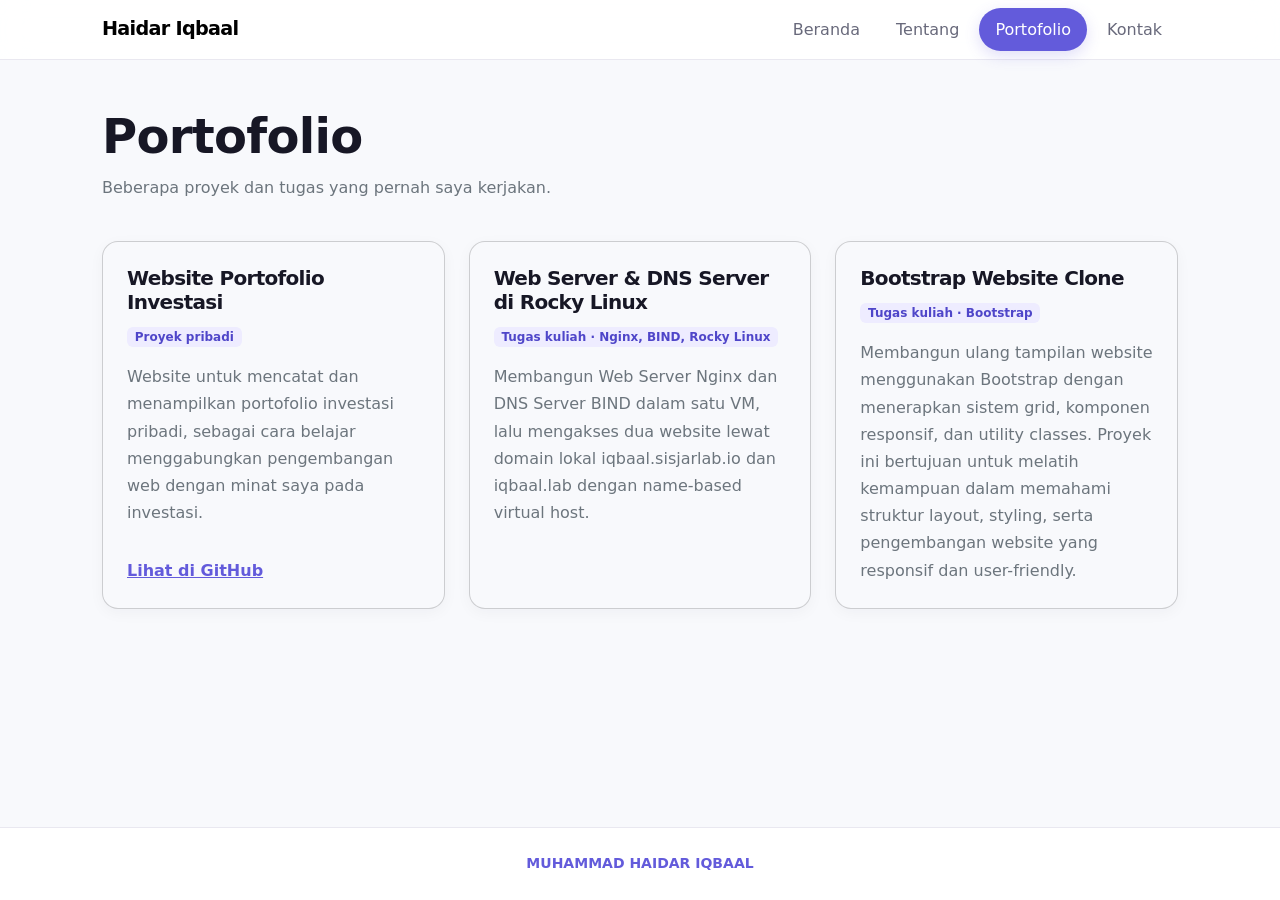
==== portfolio.html @ 433af7ed "Website portofolio dengan Bootstrap" ====
<!DOCTYPE html>
<html lang="id">
<head>
  <meta charset="UTF-8">
  <meta name="viewport" content="width=device-width, initial-scale=1">
  <title>Portofolio - Muhammad Haidar Iqbaal</title>
  <!-- Bootstrap 5.3.3 CSS -->
  <link href="https://cdn.jsdelivr.net/npm/bootstrap@5.3.3/dist/css/bootstrap.min.css" rel="stylesheet">
  <!-- Tema kustom (override Bootstrap) -->
  <link rel="stylesheet" href="/assets/css/style.css">
</head>
<body class="d-flex flex-column min-vh-100">
  <header class="sticky-top">
    <nav class="navbar navbar-expand-md bg-white border-bottom">
      <div class="container" style="max-width:1100px">
        <a class="navbar-brand fw-bold" href="index.html">Haidar Iqbaal</a>
        <button class="navbar-toggler" type="button" data-bs-toggle="collapse" data-bs-target="#mainNav" aria-controls="mainNav" aria-expanded="false" aria-label="Buka menu navigasi">
          <span class="navbar-toggler-icon"></span>
        </button>
        <div class="collapse navbar-collapse justify-content-end" id="mainNav">
          <ul class="navbar-nav gap-md-1">
            <li class="nav-item"><a class="nav-link rounded-pill px-3" href="index.html">Beranda</a></li>
            <li class="nav-item"><a class="nav-link rounded-pill px-3" href="about.html">Tentang</a></li>
            <li class="nav-item"><a class="nav-link rounded-pill px-3 active" aria-current="page" href="portfolio.html">Portofolio</a></li>
            <li class="nav-item"><a class="nav-link rounded-pill px-3" href="contact.html">Kontak</a></li>
          </ul>
        </div>
      </div>
    </nav>
  </header>

  <main class="container flex-grow-1 py-5" style="max-width:1100px">
    <h1 class="display-5 fw-bold">Portofolio</h1>
    <p class="text-secondary">Beberapa proyek dan tugas yang pernah saya kerjakan.</p>

    <section class="row row-cols-1 row-cols-md-2 row-cols-lg-3 g-4 mt-1">
      <div class="col">
        <article class="card h-100 p-2">
          <div class="card-body d-flex flex-column">
            <h3 class="h5 fw-bold">Website Portofolio Investasi</h3>
            <div><span class="badge text-bg-primary-soft mb-3">Proyek pribadi</span></div>
            <p class="card-text text-secondary">Website untuk mencatat dan menampilkan portofolio investasi pribadi, sebagai cara belajar menggabungkan pengembangan web dengan minat saya pada investasi.</p>
            <a class="fw-semibold mt-auto" href="https://github.com/CRE4MMM">Lihat di GitHub</a>
          </div>
        </article>
      </div>

      <div class="col">
        <article class="card h-100 p-2">
          <div class="card-body">
            <h3 class="h5 fw-bold">Web Server &amp; DNS Server di Rocky Linux</h3>
            <div><span class="badge text-bg-primary-soft mb-3">Tugas kuliah &middot; Nginx, BIND, Rocky Linux</span></div>
            <p class="card-text text-secondary">Membangun Web Server Nginx dan DNS Server BIND dalam satu VM, lalu mengakses dua website lewat domain lokal iqbaal.sisjarlab.io dan iqbaal.lab dengan name-based virtual host.</p>
          </div>
        </article>
      </div>

      <div class="col">
        <article class="card h-100 p-2">
          <div class="card-body">
            <h3 class="h5 fw-bold">Bootstrap Website Clone</h3>
            <div><span class="badge text-bg-primary-soft mb-3">Tugas kuliah &middot; Bootstrap</span></div>
            <p class="card-text text-secondary">Membangun ulang tampilan website menggunakan Bootstrap dengan menerapkan sistem grid, komponen responsif, dan utility classes. Proyek ini bertujuan untuk melatih kemampuan dalam memahami struktur layout, styling, serta pengembangan website yang responsif dan user-friendly.</p>
          </div>
        </article>
      </div>
    </section>
  </main>

  <footer class="bg-white border-top text-center text-secondary small py-4 mt-auto">
    <div class="container">
      <strong class="text-primary">MUHAMMAD HAIDAR IQBAAL</strong><br>
    </div>
  </footer>

  <!-- Bootstrap 5.3.3 JS -->
  <script src="https://cdn.jsdelivr.net/npm/bootstrap@5.3.3/dist/js/bootstrap.bundle.min.js"></script>
</body>
</html>
---- assets/css/style.css ----
/* Tema kustom di atas Bootstrap 5.3 — hanya override variabel & sentuhan kecil */
:root {
  --bs-primary: #635bdb;
  --bs-primary-rgb: 99, 91, 219;
  --bs-link-color: #635bdb;
  --bs-link-color-rgb: 99, 91, 219;
  --bs-link-hover-color: #4f46c9;
  --bs-link-hover-color-rgb: 79, 70, 201;
  --bs-body-bg: #f8f9fc;
  --bs-body-color: #171725;
  --bs-secondary-color: #68697b;
  --bs-border-color: #e9e8f0;
  --bs-body-font-family: "Segoe UI", system-ui, -apple-system, Arial, sans-serif;
  --bs-border-radius-lg: 24px;
  --accent-soft: #eeecff;
  --accent-dark: #4f46c9;
}

html { scroll-behavior: smooth; }
body { line-height: 1.7; -webkit-font-smoothing: antialiased; }
h1, h2, h3 { letter-spacing: -0.7px; }

/* Tombol */
.btn-primary {
  --bs-btn-bg: #635bdb; --bs-btn-border-color: #635bdb;
  --bs-btn-hover-bg: #4f46c9; --bs-btn-hover-border-color: #4f46c9;
  --bs-btn-active-bg: #4f46c9; --bs-btn-active-border-color: #4f46c9;
}
.btn-outline-primary {
  --bs-btn-color: #635bdb; --bs-btn-border-color: #635bdb;
  --bs-btn-hover-bg: #eeecff; --bs-btn-hover-color: #4f46c9; --bs-btn-hover-border-color: #635bdb;
  --bs-btn-active-bg: #eeecff; --bs-btn-active-color: #4f46c9;
}
.btn { border-radius: 11px; font-weight: 650; padding: 0.7rem 1.4rem; transition: all .3s ease; }
.btn:hover { transform: translateY(-3px); }

/* Navbar */
.navbar { background: rgba(255,255,255,.88) !important; backdrop-filter: blur(16px); }
.navbar-brand { letter-spacing: -0.7px; font-size: 1.2rem; }
.navbar .nav-link { color: var(--bs-secondary-color); font-weight: 500; }
.navbar .nav-link:hover { background: var(--accent-soft); color: #635bdb; }
.navbar .nav-link.active { background: #635bdb; color: #fff; box-shadow: 0 5px 15px rgba(99,91,219,.2); }

/* Card */
.card { border-radius: 16px; box-shadow: 0 4px 15px rgba(24,24,50,.04); transition: all .3s ease; }
.card:hover { transform: translateY(-5px); box-shadow: 0 12px 35px rgba(24,24,50,.08); border-color: #d9d5ff; }

/* Hero */
.hero { position: relative; overflow: hidden; border-radius: 24px; }
.hero:hover { transform: none; }
.hero::before {
  content: ""; position: absolute; width: 280px; height: 280px; right: -130px; top: -160px;
  background: var(--accent-soft); border-radius: 50%; opacity: .65; pointer-events: none;
}
.hero .row { position: relative; z-index: 1; }
.avatar {
  width: 200px; height: 200px; object-fit: cover; object-position: center 25%;
  border: 5px solid var(--accent-soft); background: var(--accent-soft);
  box-shadow: 0 12px 30px rgba(99,91,219,.15);
}
@media (max-width: 575.98px) { .avatar { width: 165px; height: 165px; } }

/* Badge lembut (chips / tag) */
.text-bg-primary-soft { background: var(--accent-soft); color: var(--accent-dark); }
ul .badge.text-bg-primary-soft { padding: .55rem 1rem; font-size: .9rem !important; transition: all .3s ease; }
ul .badge.text-bg-primary-soft:hover { background: #635bdb; color: #fff; transform: translateY(-2px); }

/* Aksesibilitas */
a:focus-visible, button:focus-visible { outline: 3px solid rgba(99,91,219,.45); outline-offset: 4px; }
@media (prefers-reduced-motion: reduce) {
  *, *::before, *::after { scroll-behavior: auto !important; transition-duration: .01ms !important; animation-duration: .01ms !important; }
}
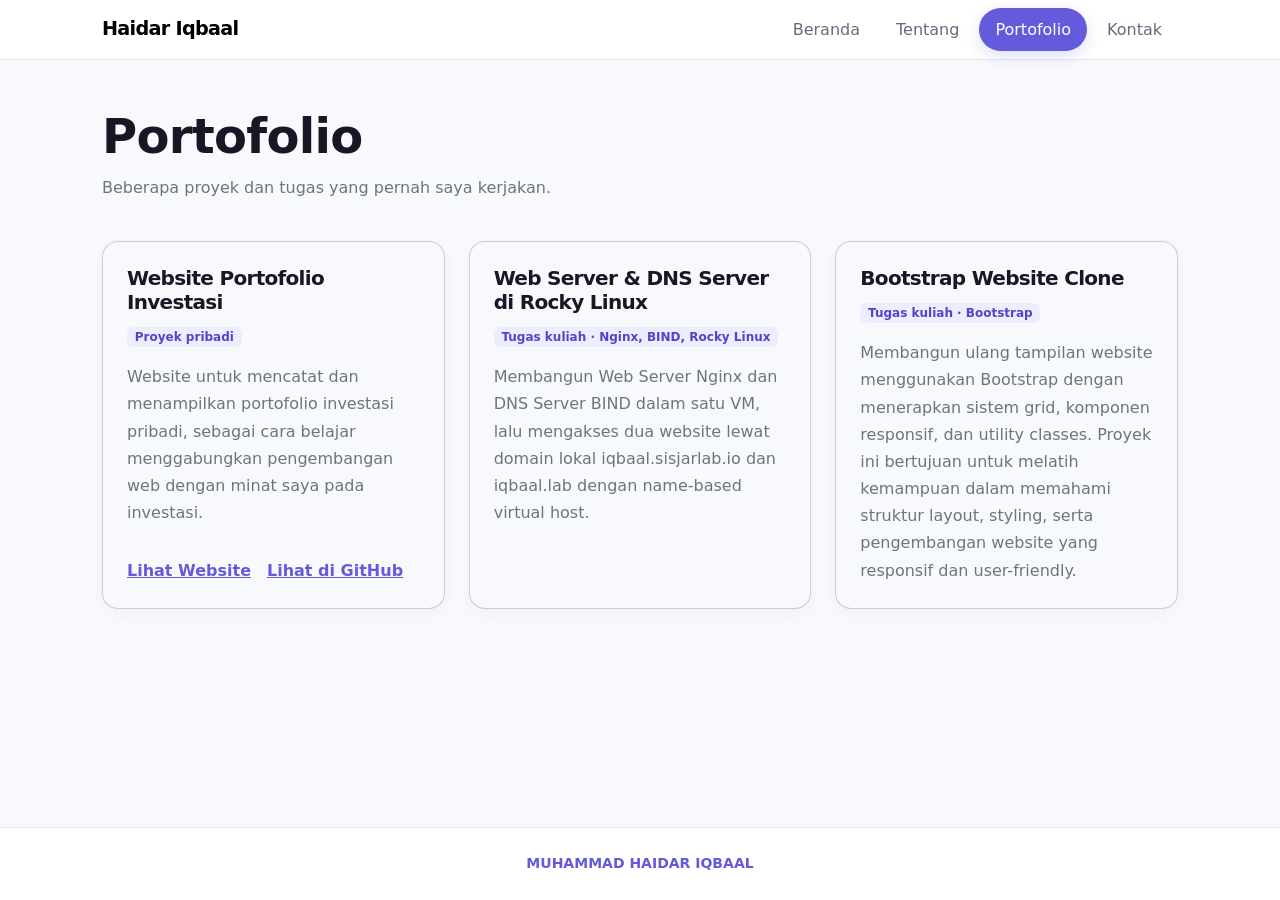
==== commit 240ab626: "update porto page" ====
--- a/portfolio.html
+++ b/portfolio.html
@@ -40,7 +40,10 @@
             <h3 class="h5 fw-bold">Website Portofolio Investasi</h3>
             <div><span class="badge text-bg-primary-soft mb-3">Proyek pribadi</span></div>
             <p class="card-text text-secondary">Website untuk mencatat dan menampilkan portofolio investasi pribadi, sebagai cara belajar menggabungkan pengembangan web dengan minat saya pada investasi.</p>
-            <a class="fw-semibold mt-auto" href="https://github.com/CRE4MMM">Lihat di GitHub</a>
+            <div class="mt-auto d-flex flex-wrap gap-3">
+              <a class="fw-semibold" href="https://porto-dashboard-phi.vercel.app/" target="_blank" rel="noopener noreferrer">Lihat Website</a>
+              <a class="fw-semibold" href="https://github.com/CRE4MMM" target="_blank" rel="noopener noreferrer">Lihat di GitHub</a>
+            </div>
           </div>
         </article>
       </div>
@@ -76,4 +79,4 @@
   <!-- Bootstrap 5.3.3 JS -->
   <script src="https://cdn.jsdelivr.net/npm/bootstrap@5.3.3/dist/js/bootstrap.bundle.min.js"></script>
 </body>
-</html>
+</html>
